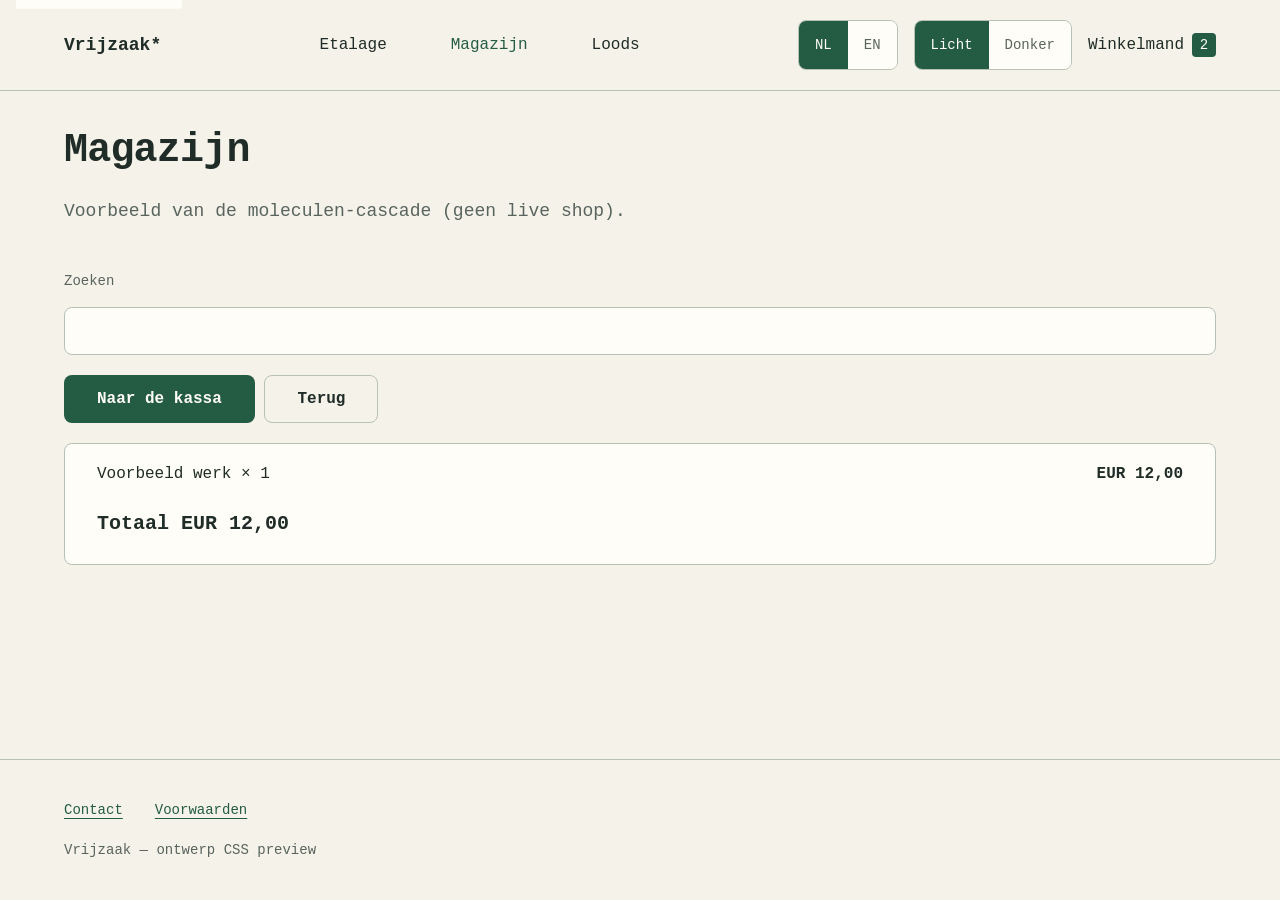
==== frontend/css/preview.html @ 21d321c2 "Set up atomic CSS cascade: base atoms molecules organisms Defaults in layered sheets; exceptions fol" ====
<!DOCTYPE html>
<html lang="nl" data-theme="light">
<head>
  <meta charset="utf-8" />
  <meta name="viewport" content="width=device-width, initial-scale=1" />
  <title>Vrijzaak CSS preview (ontwerp)</title>
  <link rel="stylesheet" href="./main.css" />
</head>
<body>
  <a class="vz-skip-link" href="#inhoud">Naar de inhoud</a>
  <div class="vz-shell">
    <header class="vz-site-header">
      <a class="vz-wordmark" href="#">Vrijzaak*</a>
      <nav class="vz-site-header__nav" aria-label="Hoofd">
        <a class="vz-nav-item" href="#">Etalage</a>
        <a class="vz-nav-item" href="#" aria-current="page">Magazijn</a>
        <a class="vz-nav-item" href="#">Loods</a>
      </nav>
      <div class="vz-site-header__utils">
        <div class="vz-switch" role="group" aria-label="Taal">
          <button type="button" class="vz-switch__btn is-active" aria-pressed="true">NL</button>
          <button type="button" class="vz-switch__btn" aria-pressed="false">EN</button>
        </div>
        <div class="vz-switch" role="group" aria-label="Thema">
          <button type="button" class="vz-switch__btn is-active" aria-pressed="true">Licht</button>
          <button type="button" class="vz-switch__btn" aria-pressed="false">Donker</button>
        </div>
        <a class="vz-cart-link" href="#">Winkelmand <span class="vz-cart-link__count">2</span></a>
      </div>
    </header>
    <main id="inhoud" class="vz-main">
      <h1 class="vz-heading-flush">Magazijn</h1>
      <p class="vz-lead">Voorbeeld van de moleculen-cascade (geen live shop).</p>
      <div class="vz-field">
        <label class="vz-label" for="q">Zoeken</label>
        <input class="vz-input" id="q" type="search" />
      </div>
      <p><button type="button" class="vz-btn">Naar de kassa</button>
         <button type="button" class="vz-btn vz-btn--ghost">Terug</button></p>
      <div class="vz-quote">
        <ul class="vz-quote__list">
          <li><span>Voorbeeld werk × 1</span><span class="vz-price">EUR 12,00</span></li>
        </ul>
        <p class="vz-quote__total">Totaal <span class="vz-price">EUR 12,00</span></p>
      </div>
    </main>
    <footer class="vz-site-footer">
      <nav class="vz-site-footer__nav">
        <a href="#">Contact</a>
        <a href="#">Voorwaarden</a>
      </nav>
      <p>Vrijzaak — ontwerp CSS preview</p>
    </footer>
  </div>
  <script>
    document.querySelectorAll('[aria-label="Thema"] .vz-switch__btn').forEach((btn) => {
      btn.addEventListener('click', () => {
        const dark = btn.textContent.trim() === 'Donker';
        document.documentElement.dataset.theme = dark ? 'dark' : 'light';
        btn.parentElement.querySelectorAll('.vz-switch__btn').forEach((b) => {
          const on = b === btn;
          b.classList.toggle('is-active', on);
          b.setAttribute('aria-pressed', on ? 'true' : 'false');
        });
      });
    });
  </script>
</body>
</html>
---- frontend/css/main.css ----
/**
 * Vrijzaak — ontwerp CSS cascade (voorstel)
 * Laad één keer in proef-HTML of als referentie voor Nuxt main.css.
 *
 * Volgorde = atomic layers:
 *   tokens → type → base → atoms → molecules → organisms → layout
 * Uitzonderingen: components/<naam>.css (ná deze cascade, of scoped in Vue)
 *
 * Zie docs/00-ui-moleculen.md · docs/00-design-tokens.md
 */

@import url("./tokens.css");
@import url("./type.css");
@import url("./base.css");
@import url("./atoms.css");
@import url("./molecules.css");
@import url("./organisms.css");
@import url("./layout.css");

/* Component-uitzonderingen: @import url("./components/_index.css"); */
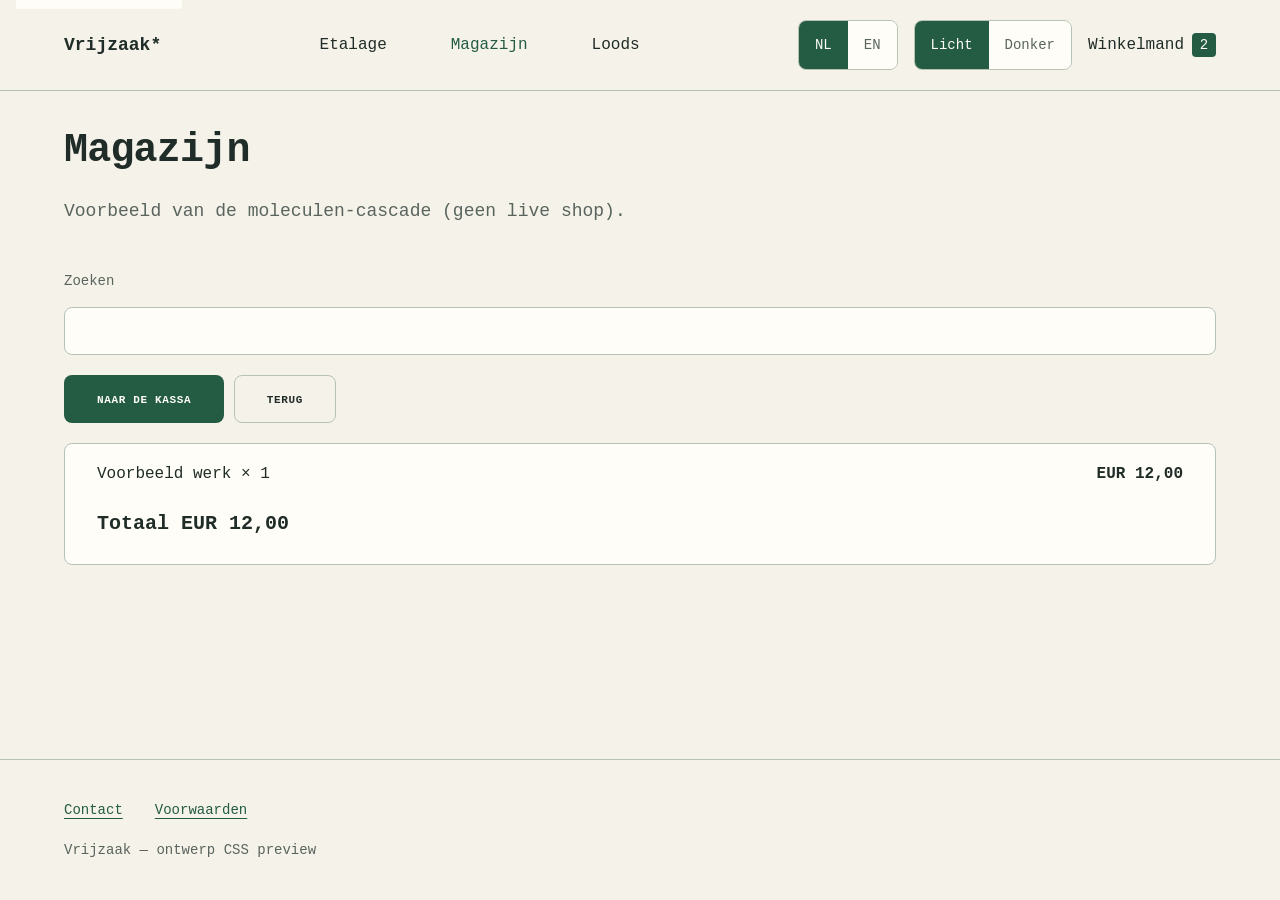
==== commit 275e0bfe: "Load GAP Code via @font-face for local CSS preview fonts.css before type cascade; document local wof" ====
--- a/frontend/css/preview.html
+++ b/frontend/css/preview.html
@@ -4,6 +4,7 @@
   <meta charset="utf-8" />
   <meta name="viewport" content="width=device-width, initial-scale=1" />
   <title>Vrijzaak CSS preview (ontwerp)</title>
+  <!-- main.css start met fonts.css (@font-face GAP Code uit ../fonts/) -->
   <link rel="stylesheet" href="./main.css" />
 </head>
 <body>
--- a/frontend/css/main.css
+++ b/frontend/css/main.css
@@ -9,6 +9,7 @@
  * Zie docs/00-ui-moleculen.md · docs/00-design-tokens.md
  */
 
+@import url("./fonts.css"); /* @font-face GAP Code — vóór type */
 @import url("./tokens.css");
 @import url("./type.css");
 @import url("./base.css");
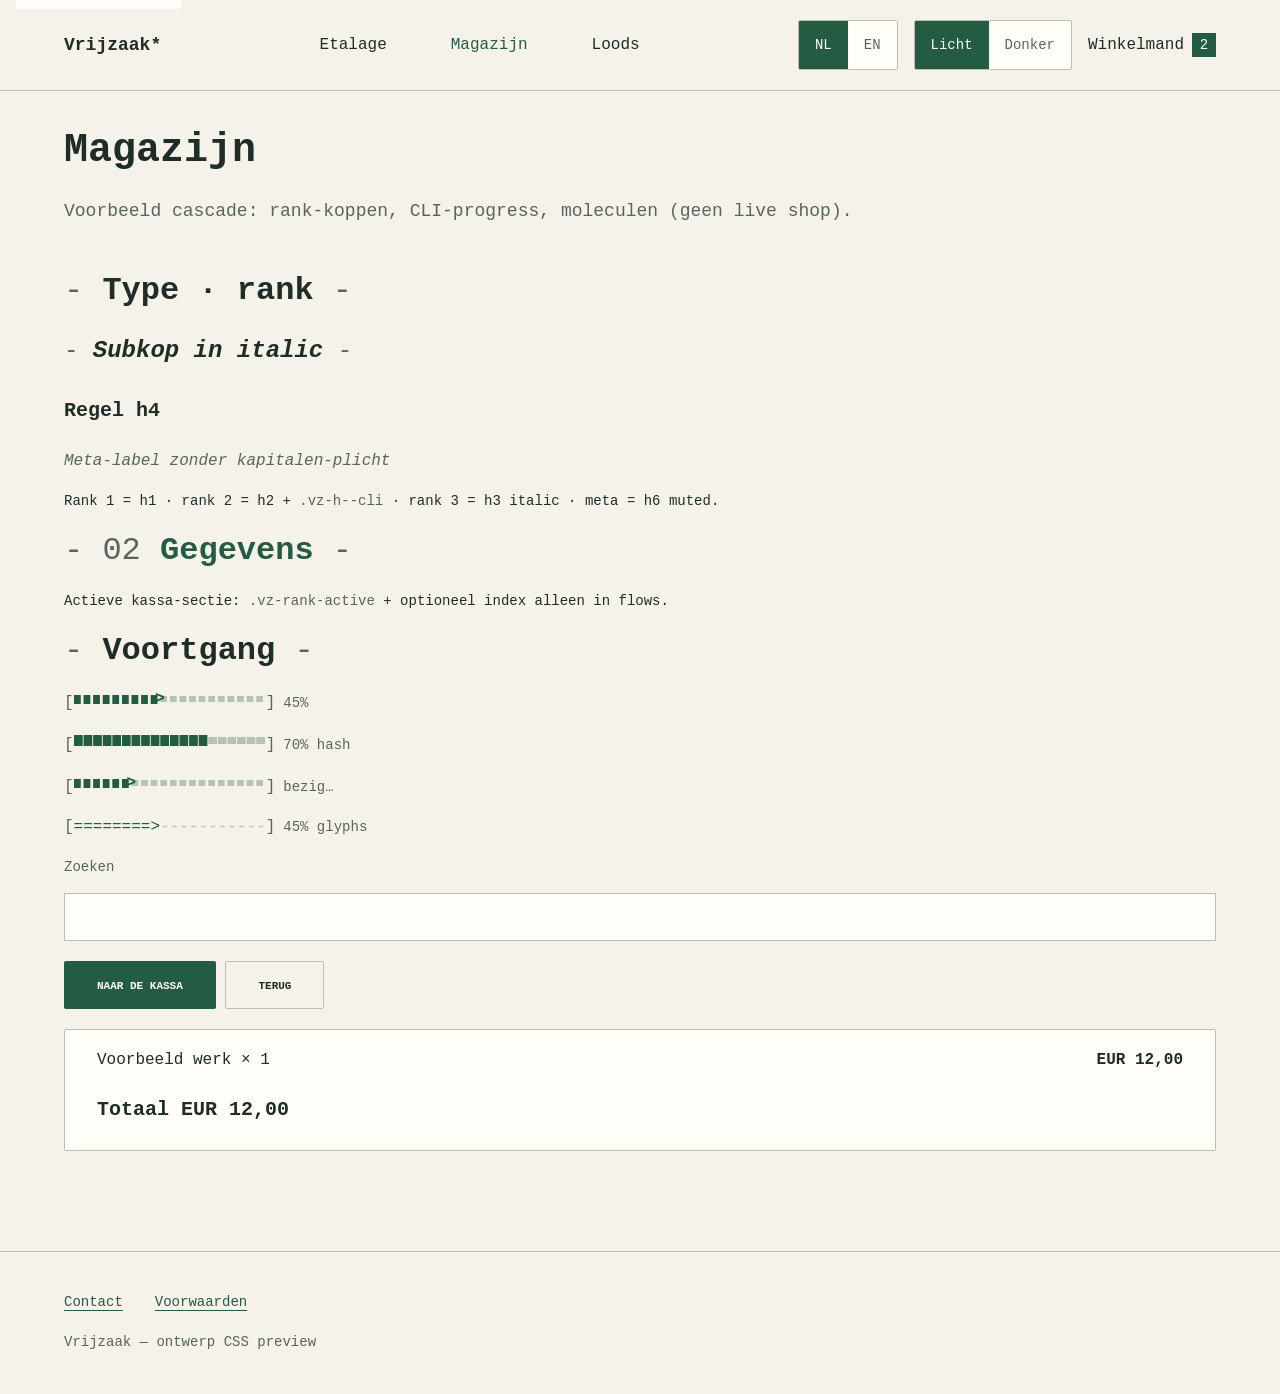
==== commit 769e7da8: "Add rank hierarchy and CLI progress atoms Map headings to rank tokens (weight, italic, color; no def" ====
--- a/frontend/css/preview.html
+++ b/frontend/css/preview.html
@@ -31,13 +31,88 @@
     </header>
     <main id="inhoud" class="vz-main">
       <h1 class="vz-heading-flush">Magazijn</h1>
-      <p class="vz-lead">Voorbeeld van de moleculen-cascade (geen live shop).</p>
+      <p class="vz-lead">Voorbeeld cascade: rank-koppen, CLI-progress, moleculen (geen live shop).</p>
+
+      <h2 class="vz-h--cli"><span class="vz-h__text">Type · rank</span></h2>
+      <h3 class="vz-h--cli"><span class="vz-h__text">Subkop in italic</span></h3>
+      <h4>Regel h4</h4>
+      <h6>Meta-label zonder kapitalen-plicht</h6>
+      <p class="vz-text-sm">Rank 1 = h1 · rank 2 = h2 + <code class="vz-tag">.vz-h--cli</code> · rank 3 = h3 italic · meta = h6 muted.</p>
+
+      <h2 class="vz-h--cli vz-rank-active">
+        <span class="vz-h__text"><span class="vz-h__index">02</span>Gegevens</span>
+      </h2>
+      <p class="vz-text-sm">Actieve kassa-sectie: <code class="vz-tag">.vz-rank-active</code> + optioneel index alleen in flows.</p>
+
+      <h2 class="vz-h--cli"><span class="vz-h__text">Voortgang</span></h2>
+
+      <p>
+        <span
+          class="vz-progress"
+          style="--vz-progress: 0.45"
+          role="progressbar"
+          aria-valuemin="0"
+          aria-valuemax="100"
+          aria-valuenow="45"
+          aria-label="Voorbeeld voortgang"
+        >
+          <span class="vz-progress__frame" aria-hidden="true">
+            <span class="vz-progress__brack">[</span>
+            <span class="vz-progress__body"><span class="vz-progress__done"></span></span>
+            <span class="vz-progress__brack">]</span>
+          </span>
+          <span class="vz-progress__meta">45%</span>
+        </span>
+      </p>
+
+      <p>
+        <span
+          class="vz-progress vz-progress--hash"
+          style="--vz-progress: 0.7"
+          role="progressbar"
+          aria-valuemin="0"
+          aria-valuemax="100"
+          aria-valuenow="70"
+          aria-label="Hash-variant"
+        >
+          <span class="vz-progress__frame" aria-hidden="true">
+            <span class="vz-progress__brack">[</span>
+            <span class="vz-progress__body"><span class="vz-progress__done"></span></span>
+            <span class="vz-progress__brack">]</span>
+          </span>
+          <span class="vz-progress__meta">70% hash</span>
+        </span>
+      </p>
+
+      <p>
+        <span
+          class="vz-progress vz-progress--busy"
+          role="progressbar"
+          aria-valuemin="0"
+          aria-valuemax="100"
+          aria-label="Bezig, duur onbekend"
+        >
+          <span class="vz-progress__frame" aria-hidden="true">
+            <span class="vz-progress__brack">[</span>
+            <span class="vz-progress__body"><span class="vz-progress__done"></span></span>
+            <span class="vz-progress__brack">]</span>
+          </span>
+          <span class="vz-progress__meta">bezig…</span>
+        </span>
+      </p>
+
+      <p id="glyph-bar" class="vz-progress" role="progressbar" aria-valuenow="45" aria-valuemin="0" aria-valuemax="100" aria-label="Glyph-string">
+        <!-- gevuld door script: echte [====>----] tekens -->
+      </p>
+
       <div class="vz-field">
         <label class="vz-label" for="q">Zoeken</label>
         <input class="vz-input" id="q" type="search" />
       </div>
-      <p><button type="button" class="vz-btn">Naar de kassa</button>
-         <button type="button" class="vz-btn vz-btn--ghost">Terug</button></p>
+      <p>
+        <button type="button" class="vz-btn">Naar de kassa</button>
+        <button type="button" class="vz-btn vz-btn--ghost">Terug</button>
+      </p>
       <div class="vz-quote">
         <ul class="vz-quote__list">
           <li><span>Voorbeeld werk × 1</span><span class="vz-price">EUR 12,00</span></li>
@@ -65,6 +140,31 @@
         });
       });
     });
+
+    /** Glyph-string progress: [====>----] met token-kleuren via spans */
+    function renderGlyphBar(el, pct, cols) {
+      const full = '=';
+      const empty = '-';
+      const head = '>';
+      const n = cols || 20;
+      const filled = Math.round((pct / 100) * n);
+      const tip = pct > 0 && pct < 100 ? 1 : 0;
+      const solid = Math.max(0, filled - tip);
+      const rest = n - solid - tip;
+      const parts = [];
+      parts.push('<span class="vz-progress__glyphs" aria-hidden="true">');
+      parts.push('<span class="vz-progress__brack-ch">[</span>');
+      parts.push(full.repeat(solid));
+      if (tip) parts.push(head);
+      parts.push('<span class="vz-progress__rest-ch">' + empty.repeat(rest) + '</span>');
+      parts.push('<span class="vz-progress__brack-ch">]</span>');
+      parts.push('</span>');
+      parts.push('<span class="vz-progress__meta">' + pct + '% glyphs</span>');
+      el.innerHTML = parts.join('');
+      el.style.setProperty('--vz-progress', String(pct / 100));
+    }
+    const gb = document.getElementById('glyph-bar');
+    if (gb) renderGlyphBar(gb, 45, 20);
   </script>
 </body>
 </html>
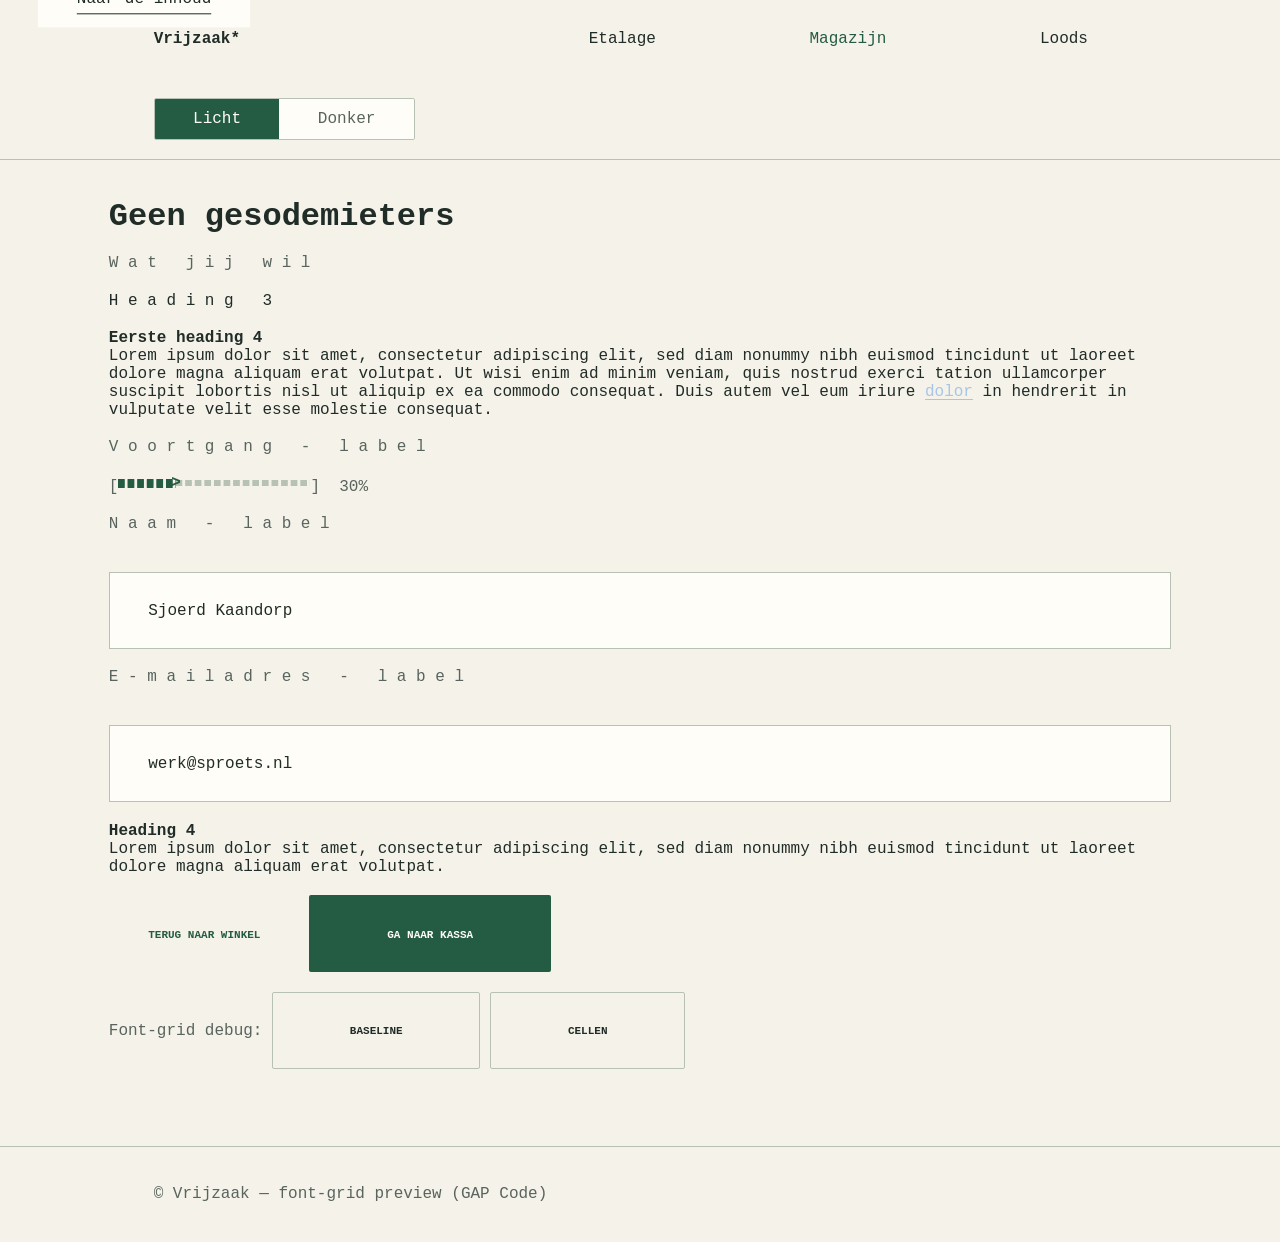
==== commit bb64bf1f: "Establish GAP Code font-grid as layout foundation Derive vertical 1.2 line and horizontal ch cell fr" ====
--- a/frontend/css/preview.html
+++ b/frontend/css/preview.html
@@ -3,8 +3,7 @@
 <head>
   <meta charset="utf-8" />
   <meta name="viewport" content="width=device-width, initial-scale=1" />
-  <title>Vrijzaak CSS preview (ontwerp)</title>
-  <!-- main.css start met fonts.css (@font-face GAP Code uit ../fonts/) -->
+  <title>Vrijzaak CSS preview — font-grid</title>
   <link rel="stylesheet" href="./main.css" />
 </head>
 <body>
@@ -18,114 +17,68 @@
         <a class="vz-nav-item" href="#">Loods</a>
       </nav>
       <div class="vz-site-header__utils">
-        <div class="vz-switch" role="group" aria-label="Taal">
-          <button type="button" class="vz-switch__btn is-active" aria-pressed="true">NL</button>
-          <button type="button" class="vz-switch__btn" aria-pressed="false">EN</button>
-        </div>
         <div class="vz-switch" role="group" aria-label="Thema">
           <button type="button" class="vz-switch__btn is-active" aria-pressed="true">Licht</button>
           <button type="button" class="vz-switch__btn" aria-pressed="false">Donker</button>
         </div>
-        <a class="vz-cart-link" href="#">Winkelmand <span class="vz-cart-link__count">2</span></a>
       </div>
     </header>
     <main id="inhoud" class="vz-main">
-      <h1 class="vz-heading-flush">Magazijn</h1>
-      <p class="vz-lead">Voorbeeld cascade: rank-koppen, CLI-progress, moleculen (geen live shop).</p>
+      <h1 class="vz-heading-flush">Geen gesodemieters</h1>
+      <h2>Wat jij wil</h2>
+      <h3>Heading 3</h3>
+      <h4>Eerste heading 4</h4>
+      <p>
+        Lorem ipsum dolor sit amet, consectetur adipiscing elit, sed diam
+        nonummy nibh euismod tincidunt ut laoreet dolore magna aliquam
+        erat volutpat. Ut wisi enim ad minim veniam, quis nostrud exerci
+        tation ullamcorper suscipit lobortis nisl ut aliquip ex ea commodo
+        consequat. Duis autem vel eum iriure <a href="#">dolor</a> in hendrerit in
+        vulputate velit esse molestie consequat.
+      </p>
 
-      <h2 class="vz-h--cli"><span class="vz-h__text">Type · rank</span></h2>
-      <h3 class="vz-h--cli"><span class="vz-h__text">Subkop in italic</span></h3>
-      <h4>Regel h4</h4>
-      <h6>Meta-label zonder kapitalen-plicht</h6>
-      <p class="vz-text-sm">Rank 1 = h1 · rank 2 = h2 + <code class="vz-tag">.vz-h--cli</code> · rank 3 = h3 italic · meta = h6 muted.</p>
-
-      <h2 class="vz-h--cli vz-rank-active">
-        <span class="vz-h__text"><span class="vz-h__index">02</span>Gegevens</span>
-      </h2>
-      <p class="vz-text-sm">Actieve kassa-sectie: <code class="vz-tag">.vz-rank-active</code> + optioneel index alleen in flows.</p>
-
-      <h2 class="vz-h--cli"><span class="vz-h__text">Voortgang</span></h2>
-
+      <p class="vz-label-line">Voortgang - label</p>
       <p>
-        <span
-          class="vz-progress"
-          style="--vz-progress: 0.45"
-          role="progressbar"
-          aria-valuemin="0"
-          aria-valuemax="100"
-          aria-valuenow="45"
-          aria-label="Voorbeeld voortgang"
-        >
+        <span class="vz-progress" style="--vz-progress: 0.3" role="progressbar"
+              aria-valuemin="0" aria-valuemax="100" aria-valuenow="30" aria-label="Voortgang">
           <span class="vz-progress__frame" aria-hidden="true">
             <span class="vz-progress__brack">[</span>
             <span class="vz-progress__body"><span class="vz-progress__done"></span></span>
             <span class="vz-progress__brack">]</span>
           </span>
-          <span class="vz-progress__meta">45%</span>
+          <span class="vz-progress__meta">30%</span>
         </span>
       </p>
 
+      <div class="vz-field">
+        <label class="vz-label vz-label-line" for="naam">Naam - label</label>
+        <input class="vz-input" id="naam" value="Sjoerd Kaandorp" />
+      </div>
+      <div class="vz-field">
+        <label class="vz-label vz-label-line" for="mail">E-mailadres - label</label>
+        <input class="vz-input" id="mail" type="email" value="werk@sproets.nl" />
+      </div>
+
+      <h4>Heading 4</h4>
       <p>
-        <span
-          class="vz-progress vz-progress--hash"
-          style="--vz-progress: 0.7"
-          role="progressbar"
-          aria-valuemin="0"
-          aria-valuemax="100"
-          aria-valuenow="70"
-          aria-label="Hash-variant"
-        >
-          <span class="vz-progress__frame" aria-hidden="true">
-            <span class="vz-progress__brack">[</span>
-            <span class="vz-progress__body"><span class="vz-progress__done"></span></span>
-            <span class="vz-progress__brack">]</span>
-          </span>
-          <span class="vz-progress__meta">70% hash</span>
-        </span>
+        Lorem ipsum dolor sit amet, consectetur adipiscing elit, sed diam
+        nonummy nibh euismod tincidunt ut laoreet dolore magna aliquam
+        erat volutpat.
       </p>
 
       <p>
-        <span
-          class="vz-progress vz-progress--busy"
-          role="progressbar"
-          aria-valuemin="0"
-          aria-valuemax="100"
-          aria-label="Bezig, duur onbekend"
-        >
-          <span class="vz-progress__frame" aria-hidden="true">
-            <span class="vz-progress__brack">[</span>
-            <span class="vz-progress__body"><span class="vz-progress__done"></span></span>
-            <span class="vz-progress__brack">]</span>
-          </span>
-          <span class="vz-progress__meta">bezig…</span>
-        </span>
+        <button type="button" class="vz-btn vz-btn--quiet">Terug naar winkel</button>
+        <button type="button" class="vz-btn">Ga naar kassa</button>
       </p>
 
-      <p id="glyph-bar" class="vz-progress" role="progressbar" aria-valuenow="45" aria-valuemin="0" aria-valuemax="100" aria-label="Glyph-string">
-        <!-- gevuld door script: echte [====>----] tekens -->
+      <p class="vz-text-sm">
+        Font-grid debug:
+        <button type="button" id="dbg-base" class="vz-btn vz-btn--ghost">baseline</button>
+        <button type="button" id="dbg-cell" class="vz-btn vz-btn--ghost">cellen</button>
       </p>
-
-      <div class="vz-field">
-        <label class="vz-label" for="q">Zoeken</label>
-        <input class="vz-input" id="q" type="search" />
-      </div>
-      <p>
-        <button type="button" class="vz-btn">Naar de kassa</button>
-        <button type="button" class="vz-btn vz-btn--ghost">Terug</button>
-      </p>
-      <div class="vz-quote">
-        <ul class="vz-quote__list">
-          <li><span>Voorbeeld werk × 1</span><span class="vz-price">EUR 12,00</span></li>
-        </ul>
-        <p class="vz-quote__total">Totaal <span class="vz-price">EUR 12,00</span></p>
-      </div>
     </main>
     <footer class="vz-site-footer">
-      <nav class="vz-site-footer__nav">
-        <a href="#">Contact</a>
-        <a href="#">Voorwaarden</a>
-      </nav>
-      <p>Vrijzaak — ontwerp CSS preview</p>
+      <p>© Vrijzaak — font-grid preview (GAP Code)</p>
     </footer>
   </div>
   <script>
@@ -140,31 +93,10 @@
         });
       });
     });
-
-    /** Glyph-string progress: [====>----] met token-kleuren via spans */
-    function renderGlyphBar(el, pct, cols) {
-      const full = '=';
-      const empty = '-';
-      const head = '>';
-      const n = cols || 20;
-      const filled = Math.round((pct / 100) * n);
-      const tip = pct > 0 && pct < 100 ? 1 : 0;
-      const solid = Math.max(0, filled - tip);
-      const rest = n - solid - tip;
-      const parts = [];
-      parts.push('<span class="vz-progress__glyphs" aria-hidden="true">');
-      parts.push('<span class="vz-progress__brack-ch">[</span>');
-      parts.push(full.repeat(solid));
-      if (tip) parts.push(head);
-      parts.push('<span class="vz-progress__rest-ch">' + empty.repeat(rest) + '</span>');
-      parts.push('<span class="vz-progress__brack-ch">]</span>');
-      parts.push('</span>');
-      parts.push('<span class="vz-progress__meta">' + pct + '% glyphs</span>');
-      el.innerHTML = parts.join('');
-      el.style.setProperty('--vz-progress', String(pct / 100));
-    }
-    const gb = document.getElementById('glyph-bar');
-    if (gb) renderGlyphBar(gb, 45, 20);
+    document.getElementById('dbg-base').onclick = () =>
+      document.documentElement.classList.toggle('vz-baseline-debug');
+    document.getElementById('dbg-cell').onclick = () =>
+      document.documentElement.classList.toggle('vz-cell-debug');
   </script>
 </body>
 </html>
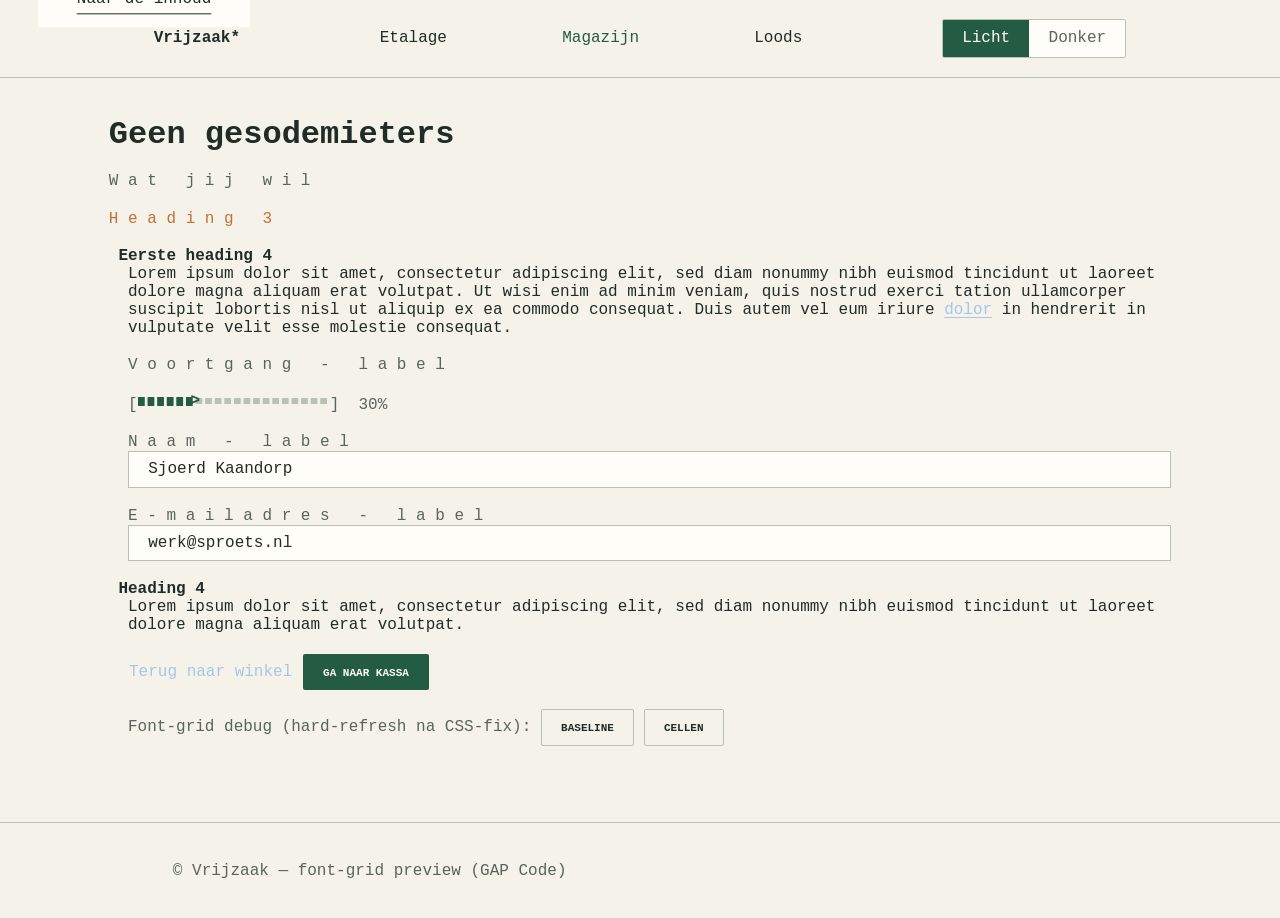
==== commit 949df365: "Fix font-grid debug overlays on .vz-shell Baseline/cell debug painted body behind an opaque shell ba" ====
--- a/frontend/css/preview.html
+++ b/frontend/css/preview.html
@@ -72,7 +72,7 @@
       </p>
 
       <p class="vz-text-sm">
-        Font-grid debug:
+        Font-grid debug (hard-refresh na CSS-fix):
         <button type="button" id="dbg-base" class="vz-btn vz-btn--ghost">baseline</button>
         <button type="button" id="dbg-cell" class="vz-btn vz-btn--ghost">cellen</button>
       </p>
@@ -93,10 +93,19 @@
         });
       });
     });
-    document.getElementById('dbg-base').onclick = () =>
-      document.documentElement.classList.toggle('vz-baseline-debug');
-    document.getElementById('dbg-cell').onclick = () =>
-      document.documentElement.classList.toggle('vz-cell-debug');
+
+    function bindDebugToggle(id, className) {
+      const btn = document.getElementById(id);
+      if (!btn) return;
+      btn.setAttribute('aria-pressed', 'false');
+      btn.addEventListener('click', () => {
+        const on = document.documentElement.classList.toggle(className);
+        btn.classList.toggle('is-active', on);
+        btn.setAttribute('aria-pressed', on ? 'true' : 'false');
+      });
+    }
+    bindDebugToggle('dbg-base', 'vz-baseline-debug');
+    bindDebugToggle('dbg-cell', 'vz-cell-debug');
   </script>
 </body>
 </html>
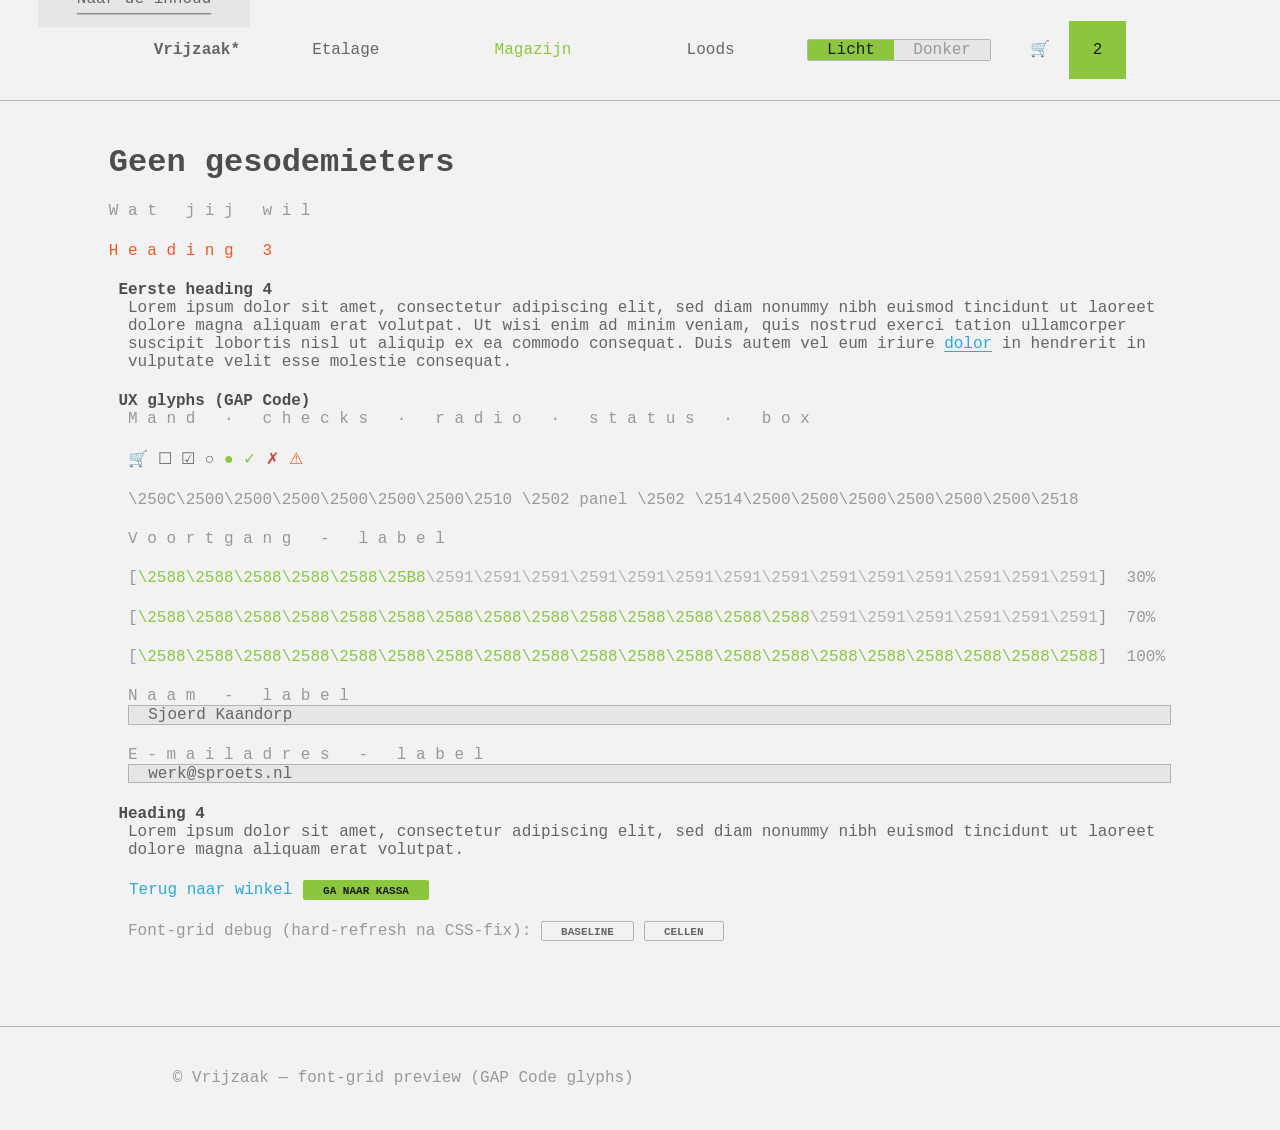
==== commit c1171e70: "Wire GAP Code UX glyphs into tokens and preview Use █░▸ for progress bars, cart/check/radio/status i" ====
--- a/frontend/css/preview.html
+++ b/frontend/css/preview.html
@@ -3,7 +3,7 @@
 <head>
   <meta charset="utf-8" />
   <meta name="viewport" content="width=device-width, initial-scale=1" />
-  <title>Vrijzaak CSS preview — font-grid</title>
+  <title>Vrijzaak CSS preview — font-grid + glyphs</title>
   <link rel="stylesheet" href="./main.css" />
 </head>
 <body>
@@ -21,6 +21,10 @@
           <button type="button" class="vz-switch__btn is-active" aria-pressed="true">Licht</button>
           <button type="button" class="vz-switch__btn" aria-pressed="false">Donker</button>
         </div>
+        <a class="vz-cart-link" href="#" aria-label="Winkelmand, 2 artikelen">
+          <span class="vz-cart-link__icon" aria-hidden="true"></span>
+          <span class="vz-cart-link__count">2</span>
+        </a>
       </div>
     </header>
     <main id="inhoud" class="vz-main">
@@ -37,17 +41,57 @@
         vulputate velit esse molestie consequat.
       </p>
 
+      <h4>UX glyphs (GAP Code)</h4>
+      <p class="vz-label-line">Mand · checks · radio · status · box</p>
+      <p>
+        <span class="vz-glyph vz-glyph--cart" aria-hidden="true"></span>
+        <span class="vz-glyph vz-glyph--check-off" aria-hidden="true"></span>
+        <span class="vz-glyph vz-glyph--check-on" aria-hidden="true"></span>
+        <span class="vz-glyph vz-glyph--radio-off" aria-hidden="true"></span>
+        <span class="vz-glyph vz-glyph--radio-on" aria-hidden="true"></span>
+        <span class="vz-glyph vz-glyph--ok" aria-hidden="true"></span>
+        <span class="vz-glyph vz-glyph--err" aria-hidden="true"></span>
+        <span class="vz-glyph vz-glyph--warn" aria-hidden="true"></span>
+      </p>
+      <p class="vz-text-sm" id="glyph-box-sample" aria-hidden="true"></p>
+
       <p class="vz-label-line">Voortgang - label</p>
       <p>
-        <span class="vz-progress" style="--vz-progress: 0.3" role="progressbar"
-              aria-valuemin="0" aria-valuemax="100" aria-valuenow="30" aria-label="Voortgang">
-          <span class="vz-progress__frame" aria-hidden="true">
-            <span class="vz-progress__brack">[</span>
-            <span class="vz-progress__body"><span class="vz-progress__done"></span></span>
-            <span class="vz-progress__brack">]</span>
-          </span>
-          <span class="vz-progress__meta">30%</span>
-        </span>
+        <span
+          class="vz-progress"
+          data-vz-progress="30"
+          style="--vz-progress: 0.3"
+          role="progressbar"
+          aria-valuemin="0"
+          aria-valuemax="100"
+          aria-valuenow="30"
+          aria-label="Voortgang"
+        ></span>
+      </p>
+      <p>
+        <span
+          class="vz-progress vz-progress--hash"
+          data-vz-progress="70"
+          data-vz-progress-variant="hash"
+          style="--vz-progress: 0.7"
+          role="progressbar"
+          aria-valuemin="0"
+          aria-valuemax="100"
+          aria-valuenow="70"
+          aria-label="Voortgang hash"
+        ></span>
+      </p>
+      <p>
+        <span
+          class="vz-progress"
+          data-vz-progress="100"
+          style="--vz-progress: 1"
+          role="progressbar"
+          aria-valuemin="0"
+          aria-valuemax="100"
+          aria-valuenow="100"
+          aria-label="Compleet"
+        ></span>
       </p>
 
       <div class="vz-field">
@@ -78,7 +122,7 @@
       </p>
     </main>
     <footer class="vz-site-footer">
-      <p>© Vrijzaak — font-grid preview (GAP Code)</p>
+      <p>© Vrijzaak — font-grid preview (GAP Code glyphs)</p>
     </footer>
   </div>
   <script>
@@ -106,6 +150,59 @@
     }
     bindDebugToggle('dbg-base', 'vz-baseline-debug');
     bindDebugToggle('dbg-cell', 'vz-cell-debug');
+
+    /** Read CSS token string (unicode escapes resolved by browser). */
+    function cssToken(name, fallback) {
+      const v = getComputedStyle(document.documentElement).getPropertyValue(name).trim();
+      if (!v) return fallback;
+      // strip quotes if present
+      return v.replace(/^["']|["']$/g, '') || fallback;
+    }
+
+    function renderProgress(el) {
+      const pct = Math.max(0, Math.min(100, Number(el.dataset.vzProgress || el.getAttribute('aria-valuenow') || 0)));
+      const cols = Number(cssToken('--vz-progress-cols', '20')) || 20;
+      const variant = el.dataset.vzProgressVariant || '';
+      const full = variant === 'hash'
+        ? cssToken('--vz-progress-glyph-full-alt', '#')
+        : cssToken('--vz-progress-glyph-full', '=');
+      const empty = variant === 'hash'
+        ? cssToken('--vz-progress-glyph-empty-alt', '_')
+        : cssToken('--vz-progress-glyph-empty', '-');
+      const head = cssToken('--vz-progress-glyph-head', '>');
+      const filled = Math.round((pct / 100) * cols);
+      const tip = pct > 0 && pct < 100 && variant !== 'hash' ? 1 : 0;
+      const solid = Math.max(0, filled - tip);
+      const rest = Math.max(0, cols - solid - tip);
+
+      el.style.setProperty('--vz-progress', String(pct / 100));
+      el.setAttribute('aria-valuenow', String(pct));
+
+      const meta = pct === 100 ? '100%' : pct + '%';
+      el.innerHTML =
+        '<span class="vz-progress__glyphs" aria-hidden="true">' +
+        '<span class="vz-progress__brack-ch">[</span>' +
+        '<span class="vz-progress__fill-ch">' + full.repeat(solid) + '</span>' +
+        (tip ? '<span class="vz-progress__head-ch">' + head + '</span>' : '') +
+        '<span class="vz-progress__rest-ch">' + empty.repeat(rest) + '</span>' +
+        '<span class="vz-progress__brack-ch">]</span>' +
+        '</span>' +
+        '<span class="vz-progress__meta">' + meta + '</span>';
+    }
+
+    document.querySelectorAll('.vz-progress[data-vz-progress]').forEach(renderProgress);
+
+    // box drawing sample
+    const box = document.getElementById('glyph-box-sample');
+    if (box) {
+      const ul = cssToken('--vz-glyph-box-ul', '+');
+      const ur = cssToken('--vz-glyph-box-ur', '+');
+      const ll = cssToken('--vz-glyph-box-ll', '+');
+      const lr = cssToken('--vz-glyph-box-lr', '+');
+      const h = cssToken('--vz-glyph-box-h', '-');
+      const v = cssToken('--vz-glyph-box-v', '|');
+      box.textContent = ul + h.repeat(6) + ur + '  ' + v + ' panel ' + v + '  ' + ll + h.repeat(6) + lr;
+    }
   </script>
 </body>
 </html>
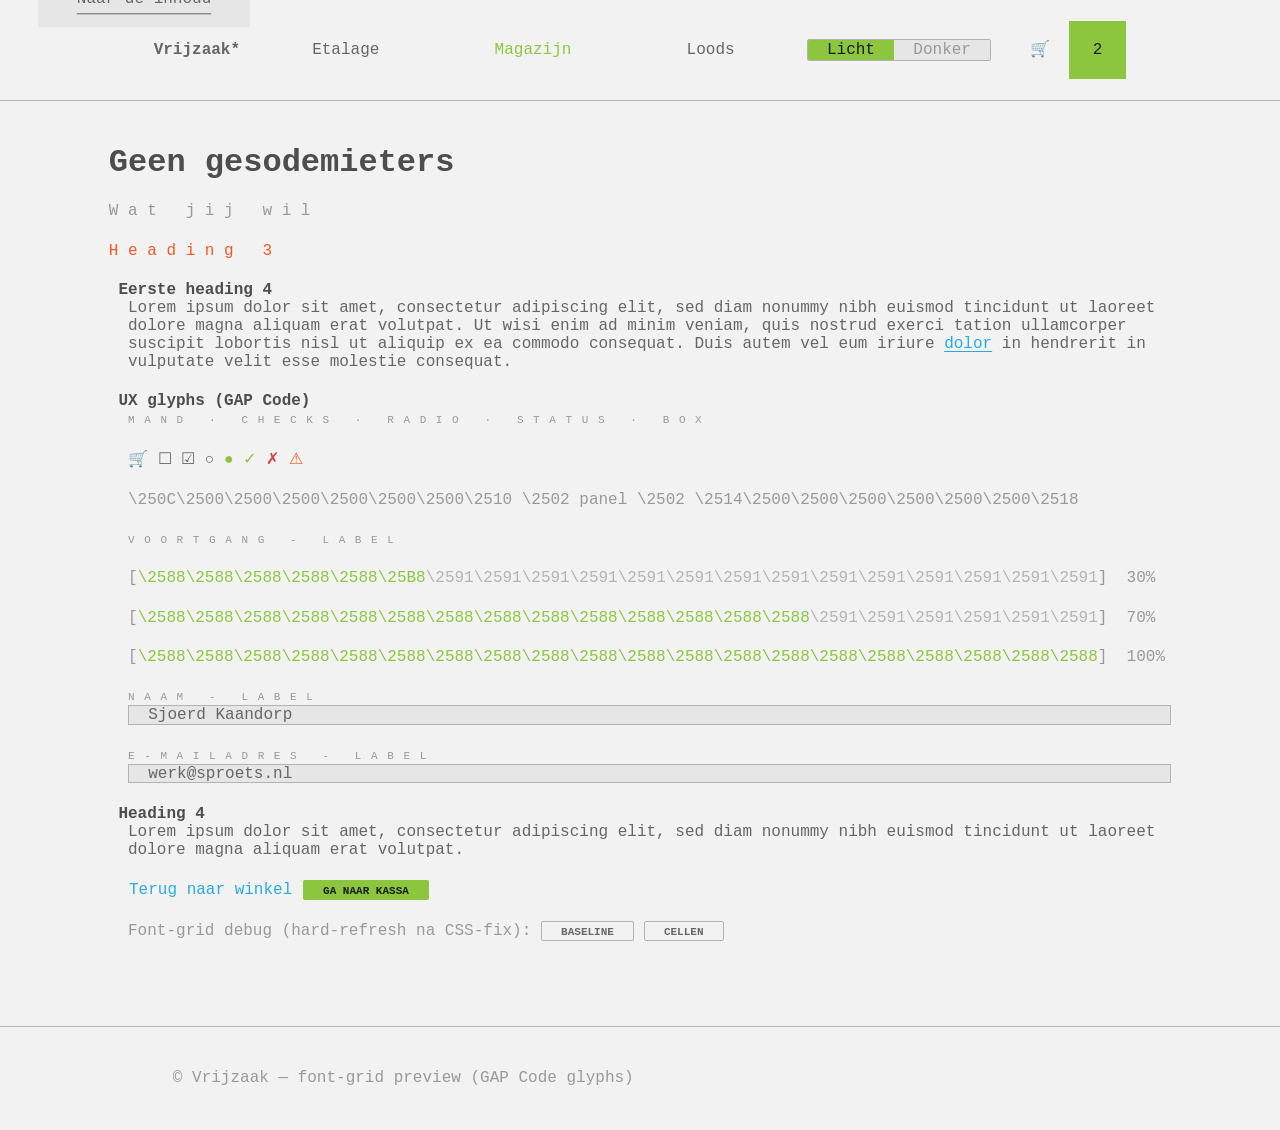
==== commit 2da15899: "Use small-caps on form and meta labels Apply smcp/c2sc to .vz-label and .vz-label-line. Reserve prog" ====
--- a/frontend/css/preview.html
+++ b/frontend/css/preview.html
@@ -170,6 +170,8 @@
         ? cssToken('--vz-progress-glyph-empty-alt', '_')
         : cssToken('--vz-progress-glyph-empty', '-');
       const head = cssToken('--vz-progress-glyph-head', '>');
+      const brL = cssToken('--vz-progress-glyph-brack-l', '[');
+      const brR = cssToken('--vz-progress-glyph-brack-r', ']');
       const filled = Math.round((pct / 100) * cols);
       const tip = pct > 0 && pct < 100 && variant !== 'hash' ? 1 : 0;
       const solid = Math.max(0, filled - tip);
@@ -181,11 +183,11 @@
       const meta = pct === 100 ? '100%' : pct + '%';
       el.innerHTML =
         '<span class="vz-progress__glyphs" aria-hidden="true">' +
-        '<span class="vz-progress__brack-ch">[</span>' +
+        '<span class="vz-progress__brack-ch">' + brL + '</span>' +
         '<span class="vz-progress__fill-ch">' + full.repeat(solid) + '</span>' +
         (tip ? '<span class="vz-progress__head-ch">' + head + '</span>' : '') +
         '<span class="vz-progress__rest-ch">' + empty.repeat(rest) + '</span>' +
-        '<span class="vz-progress__brack-ch">]</span>' +
+        '<span class="vz-progress__brack-ch">' + brR + '</span>' +
         '</span>' +
         '<span class="vz-progress__meta">' + meta + '</span>';
     }
